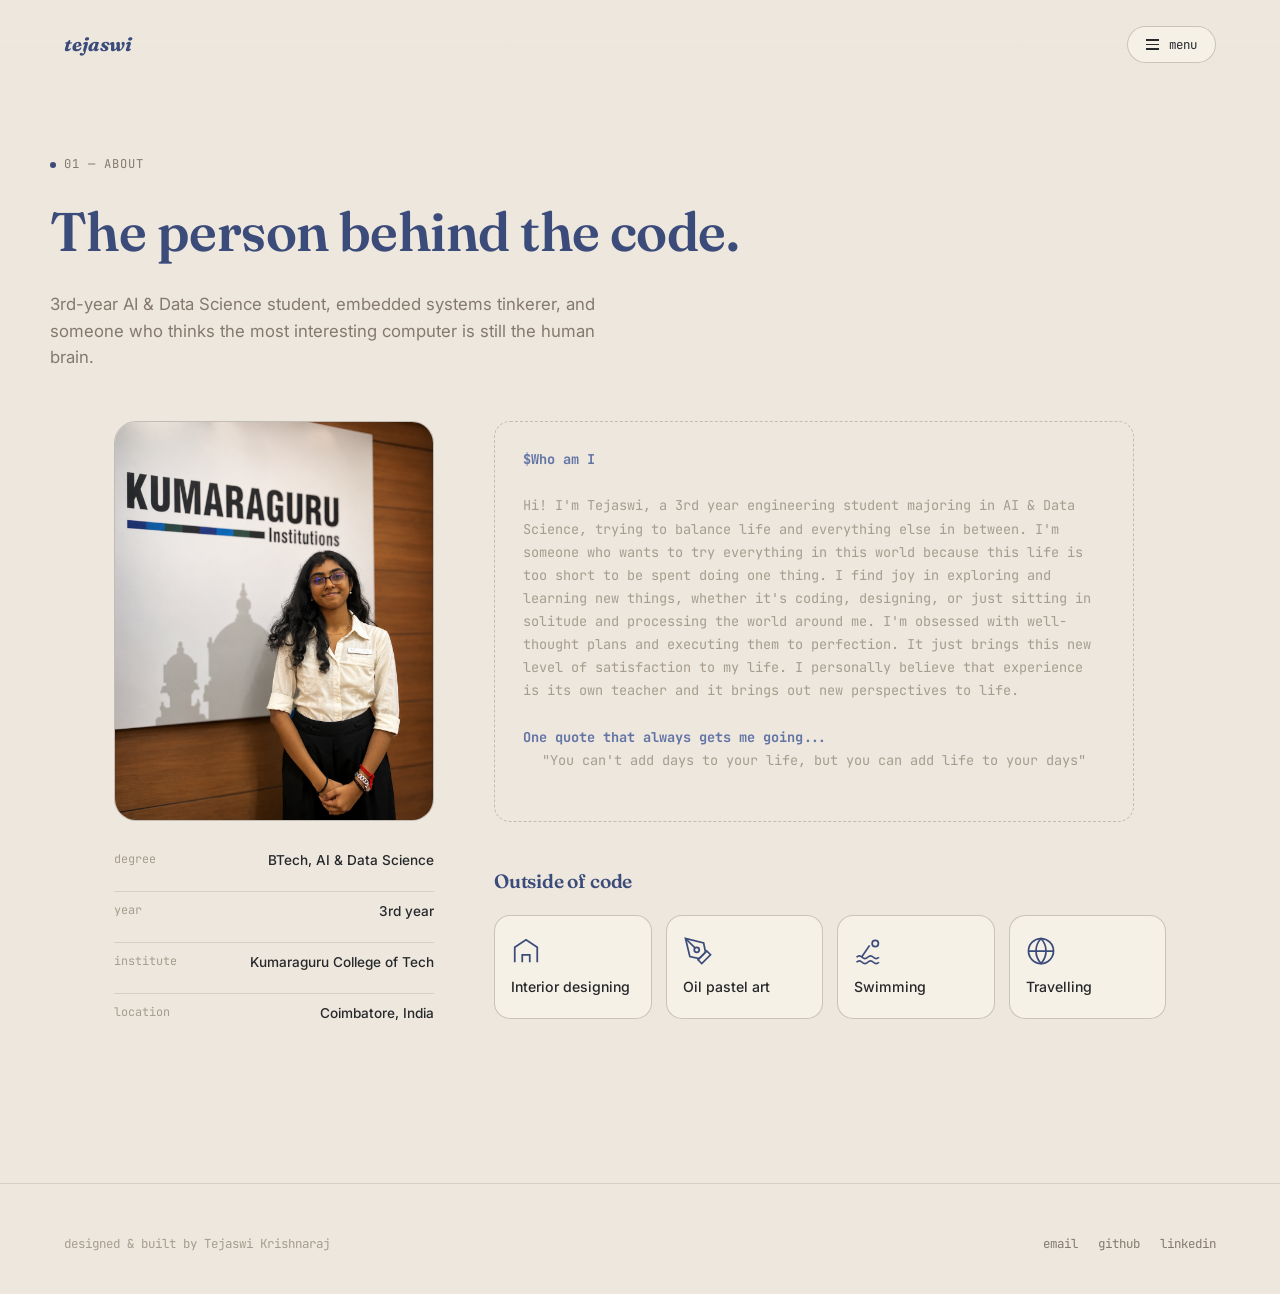
==== about.html @ f35610ef "Add files" ====
<!DOCTYPE html>
<html lang="en">
<head>
<meta charset="UTF-8" />
<meta name="viewport" content="width=device-width, initial-scale=1.0" />
<title>About — Tejaswi Krishnaraj</title>
<link rel="preconnect" href="https://fonts.googleapis.com">
<link href="https://fonts.googleapis.com/css2?family=Fraunces:ital,wght@0,600;0,700;1,500;1,600&family=Inter:wght@400;500;600&family=JetBrains+Mono:wght@400;500&display=swap" rel="stylesheet">
<link rel="stylesheet" href="css/style.css" />
</head>
<body data-page="about">

<div class="site-loader" data-site-loader aria-hidden="true">
  <div class="loader-quote">
    <div class="lq-text" data-loader-quote></div>
    <div class="lq-rule"></div>
  </div>
</div>

<header class="site-header">
  <a href="index.html" class="logo">tejaswi</a>
  <button class="menu-btn" data-menu-open>
    <span class="bars"><span></span><span></span><span></span></span>
    menu
  </button>
</header>

<nav class="nav-overlay">
  <button class="nav-overlay-close" data-menu-close>close</button>
  <ul class="nav-links">
    <li><a data-page="home" href="index.html"><span class="num">00</span> home</a></li>
    <li><a data-page="about" href="about.html" class="active"><span class="num">01</span> about</a></li>
    <li><a data-page="projects" href="projects.html"><span class="num">02</span> projects</a></li>
    <li><a data-page="skills" href="skills.html"><span class="num">03</span> skills</a></li>
    <li><a data-page="experience" href="experience.html"><span class="num">04</span> experience</a></li>
    <li><a data-page="protosem" href="protosem.html"><span class="num">05</span> protosem</a></li>
  </ul>
  <div class="nav-footer">
    <a href="mailto:tejaswi.shj2006@gmail.com">tejaswi.shj2006@gmail.com</a>
    <a href="https://github.com/Whostejaswi" target="_blank" rel="noopener">github</a>
    <a href="https://www.linkedin.com/in/tejaswi-k-2986b5255" target="_blank" rel="noopener">linkedin</a>
  </div>
</nav>

<main>
  <section class="page-hero wrap">
    <span class="eyebrow"><span class="dot"></span>01 — about</span>
    <h1>The person behind the code.</h1>
    <p class="lede">3rd-year AI &amp; Data Science student, embedded systems tinkerer, and someone who thinks the most interesting computer is still the human brain.</p>
  </section>

  <section class="wrap">
    <div class="about-layout">

      <div class="about-photo-wrap">
        <div class="about-photo">
          <img src="assets/tejaswi-professional.png" alt="Tejaswi Krishnaraj" />
        </div>
        <div class="about-meta">
          <div class="am-row"><span class="k">degree</span><span class="v">BTech, AI &amp; Data Science</span></div>
          <div class="am-row"><span class="k">year</span><span class="v">3rd year</span></div>
          <div class="am-row"><span class="k">institute</span><span class="v">Kumaraguru College of Tech</span></div>
          <div class="am-row"><span class="k">location</span><span class="v">Coimbatore, India</span></div>
        </div>
      </div>

      <div class="about-copy">
        <div class="placeholder-block">
          <strong> $Who am I </strong><br><br>
          Hi! I'm Tejaswi, a 3rd year engineering student majoring in AI & Data Science, trying to balance life and everything else in between. I'm someone who wants to try everything in this world because this life is too short to be spent doing one thing. I find joy in exploring and learning new things, whether it's coding, designing, or just sitting in solitude and processing the world around me. 
          I'm obsessed with well-thought plans and executing them to perfection. It just brings this new level of satisfaction to my life. I personally believe that experience is its own teacher and it brings out new perspectives to life.
          <br><br>
          <strong> One quote that always gets me going... </strong><br><center><italic>"You can't add days to your life, but you can add life to your days" </italic></center><br>
        </div>

        <div class="hobbies-section">
          <h3>Outside of code</h3>
          <div class="hobbies-grid">

            <div class="hobby-card">
              <div class="hc-icon"><svg viewBox="0 0 24 24" fill="none" stroke="#3B4B7A" stroke-width="1.4"><path d="M3 21V9l9-6 9 6v12"/><path d="M9 21v-6h6v6"/><path d="M9 12h.01M15 12h.01"/></svg></div>
              <div class="hc-label">Interior designing</div>
            </div>

            <div class="hobby-card">
              <div class="hc-icon"><svg viewBox="0 0 24 24" fill="none" stroke="#3B4B7A" stroke-width="1.4"><path d="M12 19l7-7 3 3-7 7-3-3z"/><path d="M18 13l-1.5-7.5L2 2l3.5 14.5L13 18l5-5z"/><path d="M2 2l7.586 7.586"/><circle cx="11" cy="11" r="2"/></svg></div>
              <div class="hc-label">Oil pastel art</div>
            </div>

            <div class="hobby-card">
              <div class="hc-icon"><svg viewBox="0 0 24 24" fill="none" stroke="#3B4B7A" stroke-width="1.4"><path d="M2 17c1.5-1.5 3-1.5 4.5 0s3 1.5 4.5 0 3-1.5 4.5 0 3 1.5 4.5 0"/><path d="M2 21c1.5-1.5 3-1.5 4.5 0s3 1.5 4.5 0 3-1.5 4.5 0 3 1.5 4.5 0"/><circle cx="17" cy="6" r="2.5"/><path d="M6 17l6.5-9.5"/></svg></div>
              <div class="hc-label">Swimming</div>
            </div>

            <div class="hobby-card">
              <div class="hc-icon"><svg viewBox="0 0 24 24" fill="none" stroke="#3B4B7A" stroke-width="1.4"><circle cx="12" cy="12" r="10"/><path d="M2 12h20M12 2c2.5 2.7 4 6.3 4 10s-1.5 7.3-4 10c-2.5-2.7-4-6.3-4-10s1.5-7.3 4-10z"/></svg></div>
              <div class="hc-label">Travelling</div>
            </div>

          </div>
        </div>
      </div>

    </div>
  </section>
</main>

<footer class="site-footer">
  <div class="footer-grid">
    <div class="footer-credit">designed &amp; built by Tejaswi Krishnaraj</div>
    <div class="footer-links">
      <a href="mailto:tejaswi.shj2006@gmail.com">email</a>
      <a href="https://github.com/Whostejaswi" target="_blank" rel="noopener">github</a>
      <a href="https://www.linkedin.com/in/tejaswi-k-2986b5255" target="_blank" rel="noopener">linkedin</a>
    </div>
  </div>
</footer>

<script src="js/script.js"></script>
</body>
</html>
---- css/style.css ----
/* ===========================================================
   Tejaswi Krishnaraj — portfolio v2
   Palette: Stone #EDE7DD · Indigo #3B4B7A · Graphite #26282B
   =========================================================== */

:root {
  --stone: #EDE7DD;
  --stone-card: #F6F1E7;
  --indigo: #3B4B7A;
  --indigo-soft: #6274A6;
  --graphite: #26282B;
  --text-body: #4A433D;
  --muted: #85796E;
  --muted-dim: #A79C8E;
  --line: rgba(38, 40, 43, 0.12);
  --line-strong: rgba(38, 40, 43, 0.22);
  --font-display: 'Fraunces', serif;
  --font-sans: 'Inter', sans-serif;
  --font-mono: 'JetBrains Mono', monospace;
  --pad: clamp(20px, 5vw, 64px);
}

* { margin: 0; padding: 0; box-sizing: border-box; }

html { scroll-behavior: smooth; }

body {
  background: var(--stone);
  color: var(--text-body);
  font-family: var(--font-sans);
  line-height: 1.6;
  -webkit-font-smoothing: antialiased;
}

.wrap { max-width: 1180px; margin: 0 auto; padding-left: var(--pad); padding-right: var(--pad); }

a { color: inherit; text-decoration: none; }
ul { list-style: none; }
img { max-width: 100%; display: block; }
button { cursor: pointer; }

h1, h2, h3, h4 { font-family: var(--font-display); color: var(--indigo); font-weight: 600; letter-spacing: -0.01em; }

.eyebrow {
  font-family: var(--font-mono);
  font-size: 0.76rem;
  color: var(--muted);
  letter-spacing: 0.08em;
  text-transform: uppercase;
  display: inline-flex;
  align-items: center;
  gap: 8px;
}
.eyebrow .dot { width: 6px; height: 6px; border-radius: 50%; background: var(--indigo); }

/* ===================== SITE LOADER ===================== */
.site-loader {
  position: fixed;
  inset: 0;
  z-index: 999;
  background: var(--graphite);
  display: flex;
  align-items: center;
  justify-content: center;
  opacity: 1;
  visibility: visible;
  transition: opacity 0.6s ease, visibility 0.6s ease;
}
.site-loader.done { opacity: 0; visibility: hidden; pointer-events: none; }
.loader-quote {
  max-width: 640px;
  padding: 0 30px;
  text-align: center;
}
.loader-quote .lq-text {
  font-family: var(--font-display);
  font-weight: 600;
  font-style: italic;
  font-size: clamp(1.8rem, 5.5vw, 3.2rem);
  color: var(--stone);
  line-height: 1.25;
}
.loader-quote .lq-text .lq-char {
  opacity: 0;
  display: inline-block;
  animation: lq-in 0.5s ease forwards;
}
@keyframes lq-in { to { opacity: 1; } }
.loader-quote .lq-rule {
  width: 44px;
  height: 2px;
  background: var(--indigo-soft);
  margin: 26px auto 0;
  transform: scaleX(0);
  transform-origin: center;
  animation: lq-rule 0.6s ease forwards 1.1s;
}
@keyframes lq-rule { to { transform: scaleX(1); } }

/* ===================== HEADER / NAV ===================== */
.site-header {
  position: fixed;
  top: 0; left: 0; right: 0;
  z-index: 200;
  display: flex;
  align-items: center;
  justify-content: space-between;
  padding: 26px var(--pad);
  background: linear-gradient(to bottom, rgba(237,231,221,0.92), rgba(237,231,221,0));
}
.logo { font-family: var(--font-display); font-weight: 700; font-size: 1.2rem; color: var(--indigo); font-style: italic; }
.menu-btn {
  display: flex;
  align-items: center;
  gap: 10px;
  background: var(--stone-card);
  border: 1px solid var(--line-strong);
  border-radius: 999px;
  padding: 9px 18px;
  font-family: var(--font-mono);
  font-size: 0.78rem;
  color: var(--graphite);
  transition: border-color 0.2s ease;
}
.menu-btn:hover { border-color: var(--indigo); }
.menu-btn .bars { display: flex; flex-direction: column; gap: 3px; }
.menu-btn .bars span { width: 13px; height: 1.4px; background: currentColor; display: block; }

.nav-overlay {
  position: fixed;
  inset: 0;
  z-index: 300;
  background: var(--graphite);
  display: flex;
  flex-direction: column;
  justify-content: center;
  padding: var(--pad);
  opacity: 0;
  visibility: hidden;
  overflow-y: auto;
  transition: opacity 0.4s ease, visibility 0.4s ease;
}
.nav-overlay.open { opacity: 1; visibility: visible; }
.nav-overlay-close {
  position: absolute;
  top: 26px; right: var(--pad);
  background: none;
  border: 1px solid rgba(237,231,221,0.25);
  border-radius: 999px;
  padding: 8px 18px;
  color: var(--stone);
  font-family: var(--font-mono);
  font-size: 0.78rem;
}
.nav-links { display: flex; flex-direction: column; gap: 6px; }
.nav-links li a {
  font-family: var(--font-display);
  font-size: clamp(2rem, 7vw, 4rem);
  color: rgba(237,231,221,0.4);
  display: flex;
  align-items: baseline;
  gap: 20px;
  padding: 8px 0;
  transition: color 0.25s ease, padding-left 0.25s ease;
}
.nav-links li a .num { font-family: var(--font-mono); font-size: 0.9rem; color: var(--indigo-soft); }
.nav-links li a:hover, .nav-links li a.active { color: var(--stone); padding-left: 14px; }
.nav-footer { margin-top: 50px; display: flex; gap: 26px; flex-wrap: wrap; }
.nav-footer a { font-family: var(--font-mono); font-size: 0.82rem; color: rgba(237,231,221,0.55); }
.nav-footer a:hover { color: var(--stone); }

/* ===================== BUTTONS / SHARED ===================== */
.btn {
  display: inline-flex;
  align-items: center;
  gap: 8px;
  font-family: var(--font-mono);
  font-size: 0.82rem;
  padding: 11px 22px;
  border-radius: 10px;
  background: var(--graphite);
  color: var(--stone);
  transition: transform 0.2s ease, background 0.2s ease;
}
.btn:hover { background: var(--indigo); transform: translateY(-2px); }
.btn.ghost { background: transparent; border: 1px solid var(--line-strong); color: var(--graphite); }
.btn.ghost:hover { border-color: var(--indigo); color: var(--indigo); background: transparent; transform: translateY(-2px); }

.section-head { margin-bottom: 34px; }
.section-head h2 { font-size: clamp(1.6rem, 4vw, 2.3rem); margin-top: 8px; }

footer.site-footer { padding: 50px var(--pad) 40px; border-top: 1px solid var(--line); margin-top: 60px; }
.footer-grid { max-width: 1180px; margin: 0 auto; display: flex; justify-content: space-between; align-items: center; flex-wrap: wrap; gap: 16px; }
.footer-credit { font-family: var(--font-mono); font-size: 0.78rem; color: var(--muted-dim); }
.footer-links { display: flex; gap: 20px; }
.footer-links a { font-family: var(--font-mono); font-size: 0.78rem; color: var(--muted); }
.footer-links a:hover { color: var(--indigo); }

/* ===================== HOME — HERO ===================== */
.home-hero {
  min-height: 92vh;
  display: flex;
  flex-direction: column;
  align-items: center;
  justify-content: center;
  text-align: center;
  padding: 140px var(--pad) 60px;
}
.home-hero .hero-name {
  font-family: var(--font-display);
  font-weight: 700;
  font-size: clamp(3rem, 11vw, 7.5rem);
  color: var(--indigo);
  line-height: 0.98;
  letter-spacing: -0.02em;
}
.home-hero .hero-name .last { display: block; color: var(--graphite); }

/* skills keyword marquee — right under the name */
.skills-marquee-wrap {
  width: 100%;
  overflow: hidden;
  margin: 34px 0 30px;
  -webkit-mask-image: linear-gradient(90deg, transparent, #000 8%, #000 92%, transparent);
  mask-image: linear-gradient(90deg, transparent, #000 8%, #000 92%, transparent);
}
.skills-marquee-track {
  display: flex;
  align-items: center;
  width: max-content;
  animation: scroll-left 22s linear infinite;
}
.skills-marquee-track span {
  font-family: var(--font-mono);
  font-size: 0.86rem;
  color: var(--muted);
  padding: 0 18px;
  white-space: nowrap;
}
.skills-marquee-track span.sep { color: var(--indigo-soft); }
@keyframes scroll-left { from { transform: translateX(0); } to { transform: translateX(-50%); } }

/* typewriter description */
.hero-typewriter {
  font-family: var(--font-sans);
  font-size: clamp(1.05rem, 2.4vw, 1.4rem);
  color: var(--text-body);
  max-width: 620px;
  min-height: 2.6em;
}
.hero-typewriter .tw-cursor {
  display: inline-block;
  width: 2px;
  height: 0.95em;
  margin-left: 3px;
  vertical-align: -0.12em;
  background: var(--indigo);
  animation: pulse 0.9s step-end infinite;
}
@keyframes pulse { 0%, 100% { opacity: 1; } 50% { opacity: 0; } }

.scroll-cue {
  margin-top: 46px;
  font-family: var(--font-mono);
  font-size: 0.72rem;
  color: var(--muted-dim);
  display: flex;
  flex-direction: column;
  align-items: center;
  gap: 8px;
}
.scroll-cue .line { width: 1px; height: 30px; background: linear-gradient(var(--muted-dim), transparent); animation: scroll-cue-move 1.8s ease-in-out infinite; }
@keyframes scroll-cue-move { 0%, 100% { transform: scaleY(1); opacity: 0.6; } 50% { transform: scaleY(0.5); opacity: 1; } }

/* ===================== PROJECT THUMBNAIL MARQUEE (scroll-scrubbed) ===================== */
.work-section { padding: 90px 0 100px; border-top: 1px solid var(--line); }
.work-marquee-viewport {
  width: 100%;
  overflow: hidden;
  margin-top: 40px;
  -webkit-mask-image: linear-gradient(90deg, transparent, #000 5%, #000 95%, transparent);
  mask-image: linear-gradient(90deg, transparent, #000 5%, #000 95%, transparent);
}
.work-marquee-track {
  display: flex;
  gap: 22px;
  width: max-content;
  will-change: transform;
}
.work-tile {
  position: relative;
  flex: 0 0 auto;
  width: clamp(220px, 26vw, 300px);
  height: clamp(160px, 19vw, 210px);
  border-radius: 16px;
  overflow: hidden;
  background: var(--graphite);
  border: 1px solid var(--line-strong);
  display: flex;
  align-items: flex-end;
  transition: transform 0.3s ease;
}
.work-tile:hover { transform: translateY(-6px); }
.work-tile .wt-bg {
  position: absolute; inset: 0;
  display: flex; align-items: center; justify-content: center;
  opacity: 0.5;
}
.work-tile .wt-bg svg { width: 46%; height: 46%; }
.work-tile .wt-overlay {
  position: relative;
  z-index: 1;
  width: 100%;
  padding: 16px 18px;
  background: linear-gradient(to top, rgba(38,40,43,0.92), rgba(38,40,43,0.15));
}
.work-tile .wt-status { font-family: var(--font-mono); font-size: 0.62rem; text-transform: uppercase; letter-spacing: 0.06em; color: var(--stone); opacity: 0.7; display: flex; align-items: center; gap: 6px; margin-bottom: 4px; }
.work-tile .wt-status .pip { width: 5px; height: 5px; border-radius: 50%; background: #7BC9A8; flex: none; }
.work-tile .wt-status.wip .pip { background: #E3A98F; animation: pulse 1.6s ease-in-out infinite; }
.work-tile h3 { font-family: var(--font-sans); font-weight: 600; font-size: 1rem; color: var(--stone); }
.work-hint { margin-top: 18px; font-family: var(--font-mono); font-size: 0.72rem; color: var(--muted-dim); text-align: center; }

/* ===================== FULL-WIDTH PAGE HERO (about/projects/skills/experience/protosem) ===================== */
.page-hero { padding: 150px 0 50px; }
.page-hero h1 { font-size: clamp(2.2rem, 6vw, 3.4rem); margin: 12px 0 16px; max-width: 760px; }
.page-hero p.lede { color: var(--muted); font-size: 1.05rem; max-width: 560px; }

/* ===================== ABOUT PAGE ===================== */
.about-layout {
  display: grid;
  grid-template-columns: 320px 1fr;
  gap: 60px;
  align-items: start;
  padding-bottom: 90px;
}
@media (max-width: 860px) { .about-layout { grid-template-columns: 1fr; } }
.about-photo-wrap { position: sticky; top: 120px; }
.about-photo {
  border-radius: 22px;
  overflow: hidden;
  border: 1px solid var(--line-strong);
  aspect-ratio: 4 / 5;
}
.about-photo img { width: 100%; height: 100%; object-fit: cover; }
.about-meta { margin-top: 20px; display: flex; flex-direction: column; gap: 10px; }
.about-meta .am-row { display: flex; justify-content: space-between; font-size: 0.85rem; padding: 9px 0; border-top: 1px solid var(--line); }
.about-meta .am-row:first-child { border-top: none; }
.about-meta .am-row .k { color: var(--muted-dim); font-family: var(--font-mono); font-size: 0.74rem; }
.about-meta .am-row .v { color: var(--graphite); font-weight: 500; }

.about-copy p { font-size: 1.05rem; line-height: 1.85; margin-bottom: 22px; max-width: 640px; }
.about-copy .lede-line { font-family: var(--font-display); font-size: 1.4rem; color: var(--indigo); font-style: italic; margin-bottom: 24px; max-width: 640px; }
.placeholder-block {
  border: 1.5px dashed var(--line-strong);
  border-radius: 16px;
  padding: 26px 28px;
  color: var(--muted-dim);
  font-family: var(--font-mono);
  font-size: 0.85rem;
  line-height: 1.7;
  max-width: 640px;
  margin-bottom: 30px;
}
.placeholder-block strong { color: var(--indigo-soft); }

.hobbies-section { margin-top: 44px; }
.hobbies-section h3 { font-size: 1.2rem; margin-bottom: 18px; }
.hobbies-grid { display: grid; grid-template-columns: repeat(4, 1fr); gap: 14px; }
@media (max-width: 700px) { .hobbies-grid { grid-template-columns: repeat(2, 1fr); } }
.hobby-card {
  border: 1px solid var(--line-strong);
  border-radius: 16px;
  padding: 20px 16px;
  background: var(--stone-card);
  display: flex;
  flex-direction: column;
  gap: 10px;
  transition: transform 0.2s ease, border-color 0.2s ease;
}
.hobby-card:hover { transform: translateY(-4px); border-color: var(--indigo-soft); }
.hobby-card .hc-icon { width: 30px; height: 30px; }
.hobby-card .hc-icon svg { width: 100%; height: 100%; }
.hobby-card .hc-label { font-size: 0.88rem; color: var(--graphite); font-weight: 500; }

/* ===================== SKILLS PAGE ===================== */
.skills-layout { display: grid; grid-template-columns: 1fr 290px; gap: 46px; align-items: start; padding-bottom: 90px; }
@media (max-width: 900px) { .skills-layout { grid-template-columns: 1fr; } }
.accordion-list { display: flex; flex-direction: column; gap: 12px; }
.accordion-item { border: 1px solid var(--line-strong); border-radius: 14px; background: var(--stone-card); overflow: hidden; }
.accordion-trigger { width: 100%; display: flex; align-items: center; justify-content: space-between; gap: 16px; padding: 19px 22px; background: none; border: none; text-align: left; font: inherit; color: inherit; }
.accordion-trigger .at-left { display: flex; flex-direction: column; gap: 4px; }
.accordion-trigger h3 { font-family: var(--font-sans); font-size: 0.98rem; color: var(--graphite); font-weight: 600; }
.accordion-trigger .at-tagline { font-size: 0.8rem; color: var(--muted-dim); }
.accordion-trigger .at-right { display: flex; align-items: center; gap: 14px; flex: none; }
.accordion-trigger .at-count { font-family: var(--font-mono); font-size: 0.7rem; color: var(--muted-dim); border: 1px solid var(--line-strong); border-radius: 999px; padding: 3px 10px; }
.accordion-trigger .chevron { color: var(--muted-dim); transition: transform 0.25s ease; flex: none; }
.accordion-item.open .chevron { transform: rotate(180deg); color: var(--indigo); }
.accordion-panel { max-height: 0; overflow: hidden; transition: max-height 0.3s ease; }
.accordion-item.open .accordion-panel { max-height: 600px; }
.accordion-panel-inner { padding: 2px 22px 22px; border-top: 1px solid var(--line); }
.accordion-panel .skill-list { display: flex; flex-wrap: wrap; gap: 8px; margin-top: 18px; }
.accordion-panel .skill-list li { font-size: 0.86rem; padding: 7px 14px; border: 1px solid var(--line-strong); border-radius: 8px; color: var(--graphite); background: var(--stone); }

.side-rail { display: flex; flex-direction: column; gap: 18px; position: sticky; top: 120px; }
.side-box { border: 1px solid var(--line-strong); border-radius: 14px; background: var(--stone-card); padding: 20px; }
.side-box h4 { font-family: var(--font-mono); font-size: 0.74rem; color: var(--indigo); margin-bottom: 14px; text-transform: uppercase; letter-spacing: 0.04em; }
.side-box .sb-row { display: flex; align-items: center; justify-content: space-between; gap: 10px; padding: 9px 0; border-top: 1px solid var(--line); font-size: 0.86rem; color: var(--graphite); }
.side-box .sb-row:first-child { border-top: none; padding-top: 0; }
.side-box .sb-tag { font-family: var(--font-mono); font-size: 0.62rem; text-transform: uppercase; padding: 3px 9px; border-radius: 999px; border: 1px solid var(--line-strong); color: var(--muted-dim); }
.side-box .sb-tag.fluent { color: var(--indigo); border-color: rgba(59,75,122,0.3); }

/* ===================== PROJECTS LIST PAGE ===================== */
.project-list { display: flex; flex-direction: column; padding-bottom: 90px; }
.project-row {
  display: grid;
  grid-template-columns: 90px 1fr auto;
  align-items: center;
  gap: 26px;
  padding: 30px 0;
  border-top: 1px solid var(--line);
  transition: padding-left 0.2s ease;
}
.project-row:last-child { border-bottom: 1px solid var(--line); }
.project-row:hover { padding-left: 8px; }
.project-row .pr-num { font-family: var(--font-mono); font-size: 0.78rem; color: var(--muted-dim); }
.project-row .pr-body h3 { font-size: 1.35rem; margin-bottom: 6px; }
.project-row .pr-body .pr-stack { font-family: var(--font-mono); font-size: 0.76rem; color: var(--muted); }
.project-row .pr-status { font-family: var(--font-mono); font-size: 0.7rem; text-transform: uppercase; letter-spacing: 0.04em; display: flex; align-items: center; gap: 7px; color: var(--muted); white-space: nowrap; }
.project-row .pr-status .pip { width: 6px; height: 6px; border-radius: 50%; background: #4F8F6E; flex: none; }
.project-row .pr-status.wip .pip { background: var(--indigo-soft); animation: pulse 1.6s ease-in-out infinite; }
@media (max-width: 700px) { .project-row { grid-template-columns: 1fr; gap: 8px; } .project-row .pr-num { display:none; } }

/* ===================== PROJECT DETAIL PAGES ===================== */
.pd-back { font-family: var(--font-mono); font-size: 0.8rem; color: var(--muted); display: inline-block; margin-bottom: 22px; }
.pd-back:hover { color: var(--indigo); }
.pd-head-row { display: flex; align-items: center; gap: 16px; flex-wrap: wrap; }
.pd-stack-line { font-family: var(--font-mono); font-size: 0.8rem; color: var(--muted-dim); margin-top: 10px; }
.status-pill { font-family: var(--font-mono); font-size: 0.72rem; display: inline-flex; align-items: center; gap: 7px; border: 1px solid var(--line-strong); border-radius: 999px; padding: 5px 13px; color: var(--muted); }
.status-pill .pip { width: 6px; height: 6px; border-radius: 50%; background: #4F8F6E; }
.status-pill.wip .pip { background: var(--indigo-soft); animation: pulse 1.6s ease-in-out infinite; }
.pd-grid { display: grid; grid-template-columns: repeat(2, 1fr); gap: 22px; padding-bottom: 90px; }
@media (max-width: 760px) { .pd-grid { grid-template-columns: 1fr; } }
.pd-box { border: 1px solid var(--line-strong); border-radius: 16px; background: var(--stone-card); padding: 28px; }
.pd-box h4 { font-family: var(--font-mono); font-size: 0.74rem; text-transform: uppercase; letter-spacing: 0.05em; color: var(--indigo); margin-bottom: 12px; }
.pd-box p { font-size: 0.94rem; line-height: 1.75; color: var(--text-body); }
.pd-icon { width: 34px; height: 34px; margin-bottom: 14px; }
.pd-icon svg { width: 100%; height: 100%; }
.pd-tech { grid-column: 1 / -1; }
.tech-tags { display: flex; flex-wrap: wrap; gap: 8px; }
.tech-tags span { font-family: var(--font-mono); font-size: 0.76rem; padding: 6px 14px; border-radius: 999px; border: 1px solid var(--line-strong); color: var(--graphite); background: var(--stone); }

/* ===================== EXPERIENCE PAGE ===================== */
.timeline { display: flex; flex-direction: column; padding-bottom: 90px; }
.timeline-item { display: grid; grid-template-columns: 140px 1fr; gap: 30px; padding: 30px 0; border-top: 1px solid var(--line); }
.timeline-item:first-child { border-top: none; }
@media (max-width: 700px) { .timeline-item { grid-template-columns: 1fr; gap: 6px; } }
.timeline-item .ti-date { font-family: var(--font-mono); font-size: 0.78rem; color: var(--muted-dim); }
.timeline-item h3 { font-size: 1.15rem; margin-bottom: 6px; }
.timeline-item .ti-org { font-family: var(--font-mono); font-size: 0.78rem; color: var(--indigo-soft); margin-bottom: 10px; display: block; }
.timeline-item p { font-size: 0.92rem; color: var(--text-body); max-width: 620px; }

/* ===================== PROTOSEM PAGE ===================== */
.log-list { display: flex; flex-direction: column; padding-bottom: 40px; }
.log-entry {
  display: grid;
  grid-template-columns: 130px 1fr auto;
  align-items: baseline;
  gap: 24px;
  padding: 24px 0;
  border-top: 1px solid var(--line);
  cursor: pointer;
  background: none;
  border-left: none; border-right: none; border-bottom: none;
  text-align: left;
  width: 100%;
  font: inherit;
  color: inherit;
  transition: padding-left 0.2s ease;
}
.log-entry:first-child { border-top: none; }
.log-entry:hover { padding-left: 8px; }
.log-entry:hover .log-title { color: var(--indigo); }
@media (max-width: 700px) { .log-entry { grid-template-columns: 1fr auto; } .log-entry .log-date { grid-column: 1/-1; } }
.log-date { font-family: var(--font-mono); font-size: 0.78rem; color: var(--indigo-soft); }
.log-title { font-size: 1.12rem; color: var(--graphite); transition: color 0.2s ease; }
.log-open { font-family: var(--font-mono); font-size: 0.7rem; color: var(--muted-dim); border: 1px solid var(--line-strong); border-radius: 999px; padding: 6px 14px; white-space: nowrap; }
.log-thumb-hint { display: flex; align-items: center; gap: 4px; margin-top: 4px; }
.log-thumb-hint .lth-dot { width: 16px; height: 16px; border-radius: 4px; background: var(--stone-card); border: 1px solid var(--line-strong); margin-left: -8px; }
.log-thumb-hint .lth-dot:first-child { margin-left: 0; }

.log-modal-overlay {
  position: fixed; inset: 0; z-index: 400;
  background: rgba(38,40,43,0.55);
  backdrop-filter: blur(3px);
  display: flex; align-items: flex-start; justify-content: center;
  overflow-y: auto;
  padding: 8vh 20px 60px;
  opacity: 0; visibility: hidden;
  transition: opacity 0.25s ease, visibility 0.25s ease;
}
.log-modal-overlay.open { opacity: 1; visibility: visible; }
.log-modal {
  position: relative; width: 100%; max-width: 680px;
  background: var(--stone-card);
  border: 1px solid var(--line-strong);
  border-radius: 20px;
  padding: 40px 44px 44px;
  transform: translateY(14px);
  transition: transform 0.25s ease;
}
.log-modal-overlay.open .log-modal { transform: translateY(0); }
@media (max-width: 700px) { .log-modal { padding: 30px 22px 32px; } }
.log-modal-close {
  position: absolute; top: 18px; right: 18px; width: 34px; height: 34px; border-radius: 50%;
  border: 1px solid var(--line-strong); background: transparent; color: var(--muted);
  font-family: var(--font-mono); font-size: 0.9rem;
  display: flex; align-items: center; justify-content: center;
}
.log-modal-close:hover { border-color: var(--indigo); color: var(--indigo); }
.log-modal .log-date { display: block; margin-bottom: 10px; }
.log-modal h3 { font-size: 1.5rem; margin-bottom: 20px; padding-right: 30px; }
.log-modal .log-text { color: var(--text-body); font-size: 0.98rem; line-height: 1.85; white-space: pre-line; }

/* stacked photo pile at bottom of an entry popup */
.log-photo-pile { margin-top: 30px; padding-top: 26px; border-top: 1px solid var(--line); }
.log-photo-pile h5 { font-family: var(--font-mono); font-size: 0.72rem; text-transform: uppercase; letter-spacing: 0.05em; color: var(--muted-dim); margin-bottom: 22px; }
.pile-stack { position: relative; height: 150px; width: 130px; cursor: pointer; }
.pile-stack .pile-img {
  position: absolute;
  top: 0; left: 0;
  width: 130px; height: 150px;
  object-fit: cover;
  border-radius: 10px;
  border: 3px solid var(--stone-card);
  box-shadow: 0 8px 18px rgba(38,40,43,0.18);
  transition: transform 0.3s ease;
  pointer-events: none;
}
.pile-stack:hover .pile-img { transform: translateY(-4px) rotate(var(--r, 0deg)) !important; }

/* lightbox */
.lightbox-overlay {
  position: fixed; inset: 0; z-index: 500;
  background: rgba(20,18,16,0.92);
  display: flex; align-items: center; justify-content: center;
  opacity: 0; visibility: hidden;
  transition: opacity 0.3s ease, visibility 0.3s ease;
}
.lightbox-overlay.open { opacity: 1; visibility: visible; }
.lightbox-track {
  display: flex;
  overflow-x: auto;
  scroll-snap-type: x mandatory;
  width: 100%;
  height: 100%;
  align-items: center;
  gap: 0;
  -webkit-overflow-scrolling: touch;
}
.lightbox-track::-webkit-scrollbar { display: none; }
.lightbox-slide {
  flex: 0 0 100%;
  scroll-snap-align: center;
  display: flex;
  align-items: center;
  justify-content: center;
  padding: 40px;
}
.lightbox-slide img { max-width: 100%; max-height: 82vh; border-radius: 10px; object-fit: contain; }
.lightbox-close {
  position: fixed; top: 24px; right: 28px; z-index: 510;
  width: 40px; height: 40px; border-radius: 50%;
  border: 1px solid rgba(237,231,221,0.3); background: rgba(38,40,43,0.6); color: var(--stone);
  display: flex; align-items: center; justify-content: center; font-family: var(--font-mono);
}
.lightbox-hint {
  position: fixed; bottom: 26px; left: 50%; transform: translateX(-50%); z-index: 510;
  font-family: var(--font-mono); font-size: 0.74rem; color: rgba(237,231,221,0.6);
}
.lightbox-counter {
  position: fixed; top: 30px; left: 30px; z-index: 510;
  font-family: var(--font-mono); font-size: 0.78rem; color: rgba(237,231,221,0.6);
}
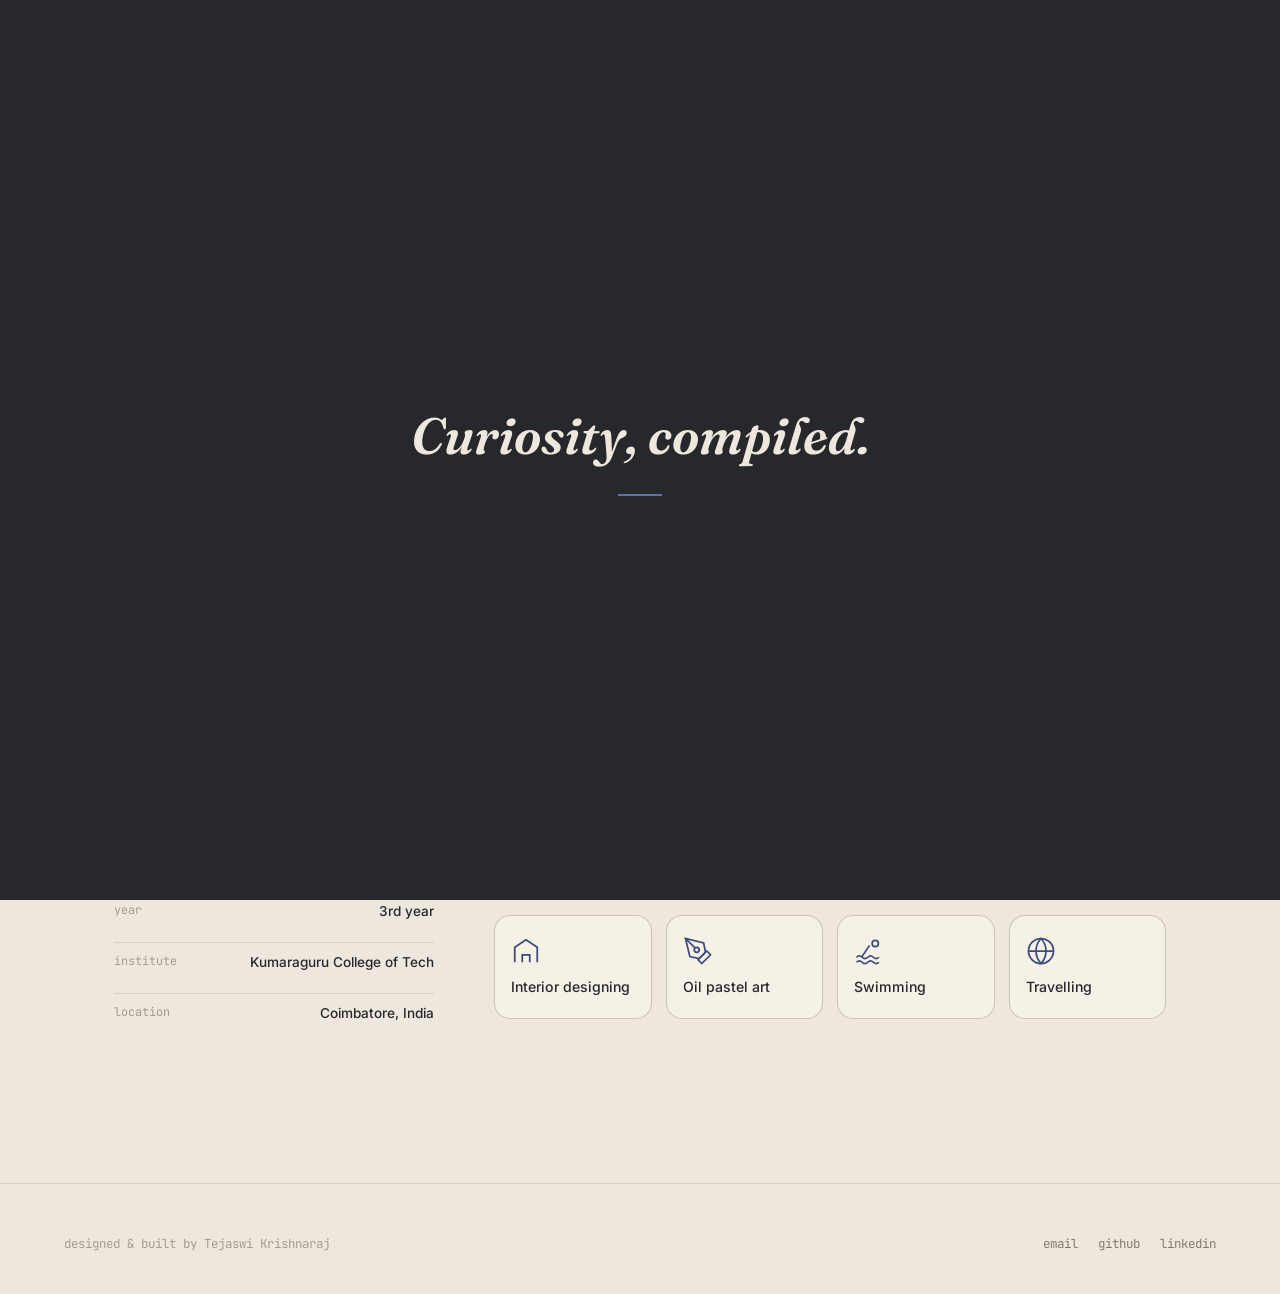
==== commit 30e2a874: "Add IOT section" ====
--- a/about.html
+++ b/about.html
@@ -4,6 +4,10 @@
 <meta charset="UTF-8" />
 <meta name="viewport" content="width=device-width, initial-scale=1.0" />
 <title>About — Tejaswi Krishnaraj</title>
+<link rel="icon" type="image/x-icon" href="favicon.ico">
+<link rel="icon" type="image/png" sizes="32x32" href="assets/favicon-32.png">
+<link rel="icon" type="image/png" sizes="16x16" href="assets/favicon-16.png">
+<link rel="apple-touch-icon" href="assets/apple-touch-icon.png">
 <link rel="preconnect" href="https://fonts.googleapis.com">
 <link href="https://fonts.googleapis.com/css2?family=Fraunces:ital,wght@0,600;0,700;1,500;1,600&family=Inter:wght@400;500;600&family=JetBrains+Mono:wght@400;500&display=swap" rel="stylesheet">
 <link rel="stylesheet" href="css/style.css" />
@@ -34,6 +38,7 @@
     <li><a data-page="skills" href="skills.html"><span class="num">03</span> skills</a></li>
     <li><a data-page="experience" href="experience.html"><span class="num">04</span> experience</a></li>
     <li><a data-page="protosem" href="protosem.html"><span class="num">05</span> protosem</a></li>
+    <li><a data-page="iot" href="iot.html"><span class="num">06</span> iot</a></li>
   </ul>
   <div class="nav-footer">
     <a href="mailto:tejaswi.shj2006@gmail.com">tejaswi.shj2006@gmail.com</a>
--- a/css/style.css
+++ b/css/style.css
@@ -286,6 +286,7 @@
   gap: 22px;
   width: max-content;
   will-change: transform;
+  transform-origin: center center;
 }
 .work-tile {
   position: relative;
@@ -298,9 +299,10 @@
   border: 1px solid var(--line-strong);
   display: flex;
   align-items: flex-end;
-  transition: transform 0.3s ease;
-}
-.work-tile:hover { transform: translateY(-6px); }
+  transition: border-color 0.25s ease, box-shadow 0.25s ease;
+  will-change: transform, opacity;
+}
+.work-tile:hover { border-color: var(--indigo-soft); box-shadow: 0 14px 30px rgba(38,40,43,0.22); }
 .work-tile .wt-bg {
   position: absolute; inset: 0;
   display: flex; align-items: center; justify-content: center;
